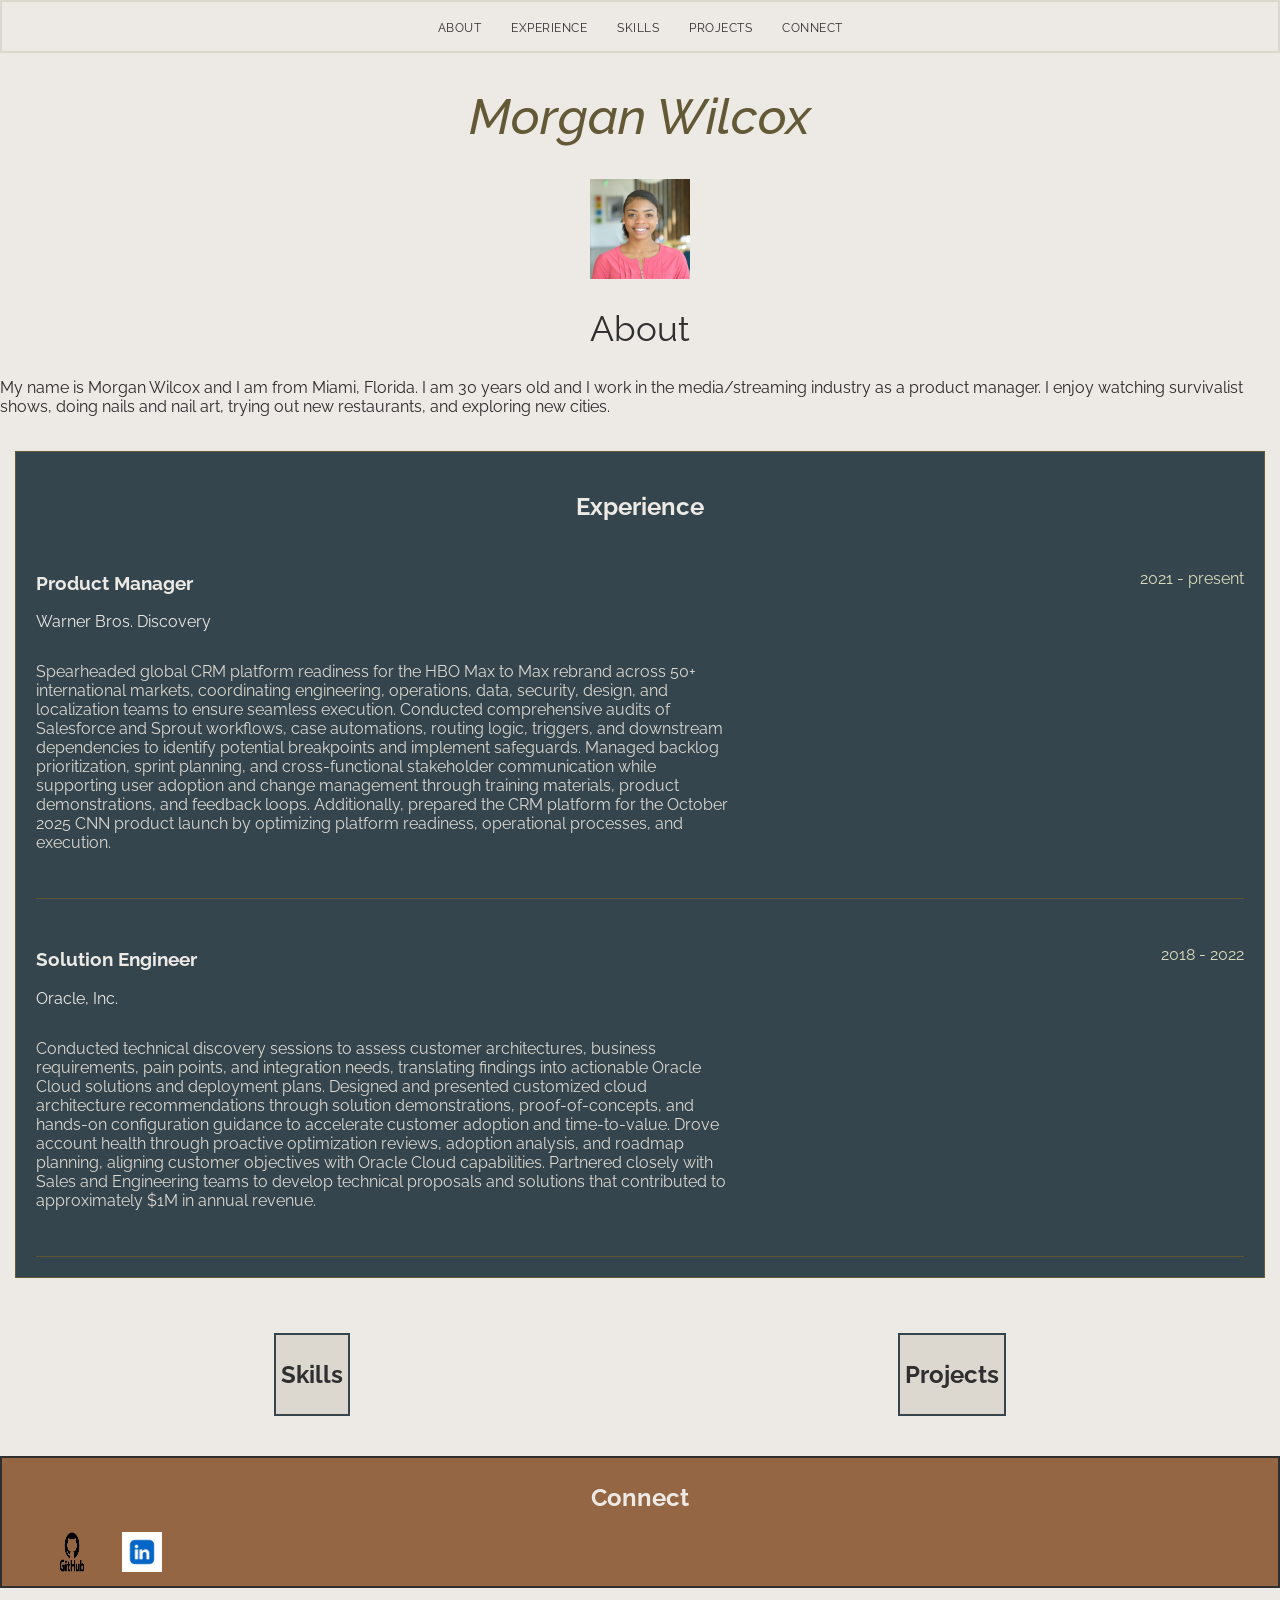
==== index.html @ dd7875f3 "boilerplate and content added" ====
<!DOCTYPE html>
<html>
    <head>
        <title>
            Morgan's Lesson 5
        </title>

        <meta name="viewport" content="width=device-width, initial-scale=1.0">
        <meta name="author" content="Morgan Wilcox">

        <link href = "css/index.css" rel = "stylesheet">
        <link href = "css/index.css" rel = "stylesheet">
        <link rel="preconnect" href="https://fonts.googleapis.com">
        <link rel="preconnect" href="https://fonts.gstatic.com" crossorigin>
        <link href="https://fonts.googleapis.com/css2?family=Raleway:ital,wght@0,100..900;1,100..900&display=swap" rel="stylesheet">

    </head>

<body>


 <nav class = "navigation"> 
    <ul>
        <li> <a href = "#About"> About </a> </li> 
        <li> <a href = "#Experience"> Experience </a> </li>
        <li> <a href = "#Skills"> Skills </a> </li>
        <li> <a href = "#Projects"> Projects </a> </li>
        <li> <a href = "#Connect"> Connect </a> </li>
    </ul>
</nav>


    <header>

    <h1 class = "name-heading"> Morgan Wilcox</h1>
    <img src = "images/headshot.JPG" width="100" height="100" alt = "headshot of Morgan Wilcox smiling in a pink blouse" style="display: block; margin: auto;> 

</header>

<main>
    <section id = "About">

    <h2 class = "about-heading"> About </h2>

    <p> My name is Morgan Wilcox and I am from Miami, Florida. I am 30 years old and I work in the media/streaming industry as a product manager. I enjoy watching survivalist shows, doing nails and nail art, trying out new restaurants, and exploring new cities. </p>
    </section>

    <section id = "Experience"> 

    <div class = "experience-block"> 
    
    <h2 class = "experience-heading"> Experience </h2>
    
    <div class = "experience-item" > 
        <div class = "experience-title">
            <div>
                <h3> Product Manager </h3>
                <p> Warner Bros. Discovery </p>
            </div>

            <p class = "work-dates"> 2021 - present </p>

            </div>

            <p class = "experience-description"> Spearheaded global CRM platform readiness for the HBO Max to Max rebrand across 50+ international markets, coordinating engineering, operations, data, security, design, and localization teams to ensure seamless execution. Conducted comprehensive audits of Salesforce and Sprout workflows, case automations, routing logic, triggers, and downstream dependencies to identify potential breakpoints and implement safeguards. Managed backlog prioritization, sprint planning, and cross-functional stakeholder communication while supporting user adoption and change management through training materials, product demonstrations, and feedback loops. Additionally, prepared the CRM platform for the October 2025 CNN product launch by optimizing platform readiness, operational processes, and execution. </p> 

            </div> 

        <!-- Experience 2 -->

    <div class = "experience-item" > 
        <div class = "experience-title">
            <div>
                <h3> Solution Engineer </h3>
                <p> Oracle, Inc. </p>
            </div>

            <p class = "work-dates"> 2018 - 2022 </p>

            </div>

            <p class = "experience-description"> Conducted technical discovery sessions to assess customer architectures, business requirements, pain points, and integration needs, translating findings into actionable Oracle Cloud solutions and deployment plans. Designed and presented customized cloud architecture recommendations through solution demonstrations, proof-of-concepts, and hands-on configuration guidance to accelerate customer adoption and time-to-value. Drove account health through proactive optimization reviews, adoption analysis, and roadmap planning, aligning customer objectives with Oracle Cloud capabilities. Partnered closely with Sales and Engineering teams to develop technical proposals and solutions that contributed to approximately $1M in annual revenue.
 </p> 

</div>

</section>

<div class = "skillsandprojectgroup" >

<section id = "Skills"> 
    <h2 class = "skills-heading"> Skills </h2>

</section>

<section id = "Projects"> 
    <h2 class = "projects-heading"> Projects </h2>
    <ul>
    </ul>
</section>

</div>


<section id = "Connect">
    <h2 class = "connect-heading"> Connect </h2>
    <ul>
        <li>  
        <a href = "https://github.com/mwilcox6">
        <img  id = "githubIcon" src = "images/github.png" alt = "Github Icon">  </a>  
         </li>
         
        <li> 
        <a href = "https://www.linkedin.com/in/morganwilcox">
        <img id = "linkedinIcon" src = "images/linkedin.jpg" alt = "Linkedin Icon"> </a>  
        </li>
    </ul>

</section>

</main>

<footer> 

</footer>

</body>

</html>
---- css/index.css ----
body {
    background-color: #EDEAE5;
    color: #292929;
    font-family: 'Raleway';
    margin: 0;
}

.navigation { 
 background-color: #EDEAE5;
 color: #2F2F30;
 padding: 0px;
 border: 2px solid #DCD8D0;
 display: flex;
 list-style: none;
 position: sticky;
 top: 0;
 z-index: 1000;
}

.navigation a { 
 color: #2F2F30;
 text-decoration: none;
 font-size: 12px;
 letter-spacing: .5px;
 text-transform: uppercase;
}

.navigation ul { 
 display: flex;
 align-items: center;
 list-style: none;
 margin: 0 auto;
 padding: 15px 0;
 gap: 30px;
}

.navigation a:hover {
    color: #635936;
}

.name-heading{
  color: #635936;
  font-size: 50px;
  font-style: oblique;
  font-weight: 500;
  text-align: center;
}

.about-heading {
    font-size: 35px;
    font-weight: 400;
    color: #2F2F30;
    text-align: center;
    
}

#About {
    background-color: #EDEAE5;
    color: #35454E;
    margin-top: 20px;
    margin-bottom: 20px;
    margin-left: auto;
    margin-right: auto;
    padding: 5px;
    border-width: 2px;
    border-style: solid;
    border-color: #DCD8D0;
    text-align: center;
  
}

#Experience {

    margin-top: 20px;
    margin-bottom: 20px;
    margin-left: auto;
    margin-right: auto;
    padding: 5px;

}

.experience-heading {
  color: #EDEAE5;
  text-align: center;
  margin-bottom: 2px;
}

.experience-block {
    padding: 20px;
    margin: 10px;
    border: 1px solid #635936;
    background-color: #35454E;
}

.experience-item {
    padding: 30px 0;
    border-bottom: 1px solid #5E5532;
}

.experience-title {
    display: flex;
    justify-content: space-between;
    align-items: flex-start;
    color: #EDEAE5;
}

.experience-description {
    max-width: 700px;
    margin-top: 15px;
    color: #DCD8D0;
}

.work-dates {
  color: #DBDDBD;
}


#Connect {

   margin-top: 20px;
   margin-bottom: 20px;
   margin-left: auto;
   margin-right: auto;
   padding: 5px;
   text-align: center;
   background-color: #946644;
   color: #DCD8D0;
   border: 2px solid #2F2F30;
    
}

.connect-heading{
  color: #EDEAE5;
}

#Connect ul {
    display: flex;
    list-style: none;
    gap: 30px;
    margin: 5px;
    
    
}

#Skills {

   margin-top: 20px;
   margin-bottom: 20px;
   margin-left: auto;
   margin-right: auto;
   padding: 5px;
   background-color: #DCD8D0;
   color: #35454E;
   border: 2px solid #35454E;
    
}

.skills-heading{ 
  color: #2F2F30;
}

#Projects {

   margin-top: 20px;
   margin-bottom: 20px;
   margin-left: auto;
   margin-right: auto;
   padding: 5px;
   background-color: #DCD8D0;
   color: #35454E;
   border: 2px solid #35454E;
}

.projects-heading {
  color: #2F2F30;
}

.skillsandprojectgroup {
    display: flex;
}

#githubIcon {
    width: 40px;
    height: 40px;
}

#linkedinIcon {
    width: 40px;
    height: 40px;
}
---- css/index.css ----
body {
    background-color: #EDEAE5;
    color: #292929;
    font-family: 'Raleway';
    margin: 0;
}

.navigation { 
 background-color: #EDEAE5;
 color: #2F2F30;
 padding: 0px;
 border: 2px solid #DCD8D0;
 display: flex;
 list-style: none;
 position: sticky;
 top: 0;
 z-index: 1000;
}

.navigation a { 
 color: #2F2F30;
 text-decoration: none;
 font-size: 12px;
 letter-spacing: .5px;
 text-transform: uppercase;
}

.navigation ul { 
 display: flex;
 align-items: center;
 list-style: none;
 margin: 0 auto;
 padding: 15px 0;
 gap: 30px;
}

.navigation a:hover {
    color: #635936;
}

.name-heading{
  color: #635936;
  font-size: 50px;
  font-style: oblique;
  font-weight: 500;
  text-align: center;
}

.about-heading {
    font-size: 35px;
    font-weight: 400;
    color: #2F2F30;
    text-align: center;
    
}

#About {
    background-color: #EDEAE5;
    color: #35454E;
    margin-top: 20px;
    margin-bottom: 20px;
    margin-left: auto;
    margin-right: auto;
    padding: 5px;
    border-width: 2px;
    border-style: solid;
    border-color: #DCD8D0;
    text-align: center;
  
}

#Experience {

    margin-top: 20px;
    margin-bottom: 20px;
    margin-left: auto;
    margin-right: auto;
    padding: 5px;

}

.experience-heading {
  color: #EDEAE5;
  text-align: center;
  margin-bottom: 2px;
}

.experience-block {
    padding: 20px;
    margin: 10px;
    border: 1px solid #635936;
    background-color: #35454E;
}

.experience-item {
    padding: 30px 0;
    border-bottom: 1px solid #5E5532;
}

.experience-title {
    display: flex;
    justify-content: space-between;
    align-items: flex-start;
    color: #EDEAE5;
}

.experience-description {
    max-width: 700px;
    margin-top: 15px;
    color: #DCD8D0;
}

.work-dates {
  color: #DBDDBD;
}


#Connect {

   margin-top: 20px;
   margin-bottom: 20px;
   margin-left: auto;
   margin-right: auto;
   padding: 5px;
   text-align: center;
   background-color: #946644;
   color: #DCD8D0;
   border: 2px solid #2F2F30;
    
}

.connect-heading{
  color: #EDEAE5;
}

#Connect ul {
    display: flex;
    list-style: none;
    gap: 30px;
    margin: 5px;
    
    
}

#Skills {

   margin-top: 20px;
   margin-bottom: 20px;
   margin-left: auto;
   margin-right: auto;
   padding: 5px;
   background-color: #DCD8D0;
   color: #35454E;
   border: 2px solid #35454E;
    
}

.skills-heading{ 
  color: #2F2F30;
}

#Projects {

   margin-top: 20px;
   margin-bottom: 20px;
   margin-left: auto;
   margin-right: auto;
   padding: 5px;
   background-color: #DCD8D0;
   color: #35454E;
   border: 2px solid #35454E;
}

.projects-heading {
  color: #2F2F30;
}

.skillsandprojectgroup {
    display: flex;
}

#githubIcon {
    width: 40px;
    height: 40px;
}

#linkedinIcon {
    width: 40px;
    height: 40px;
}
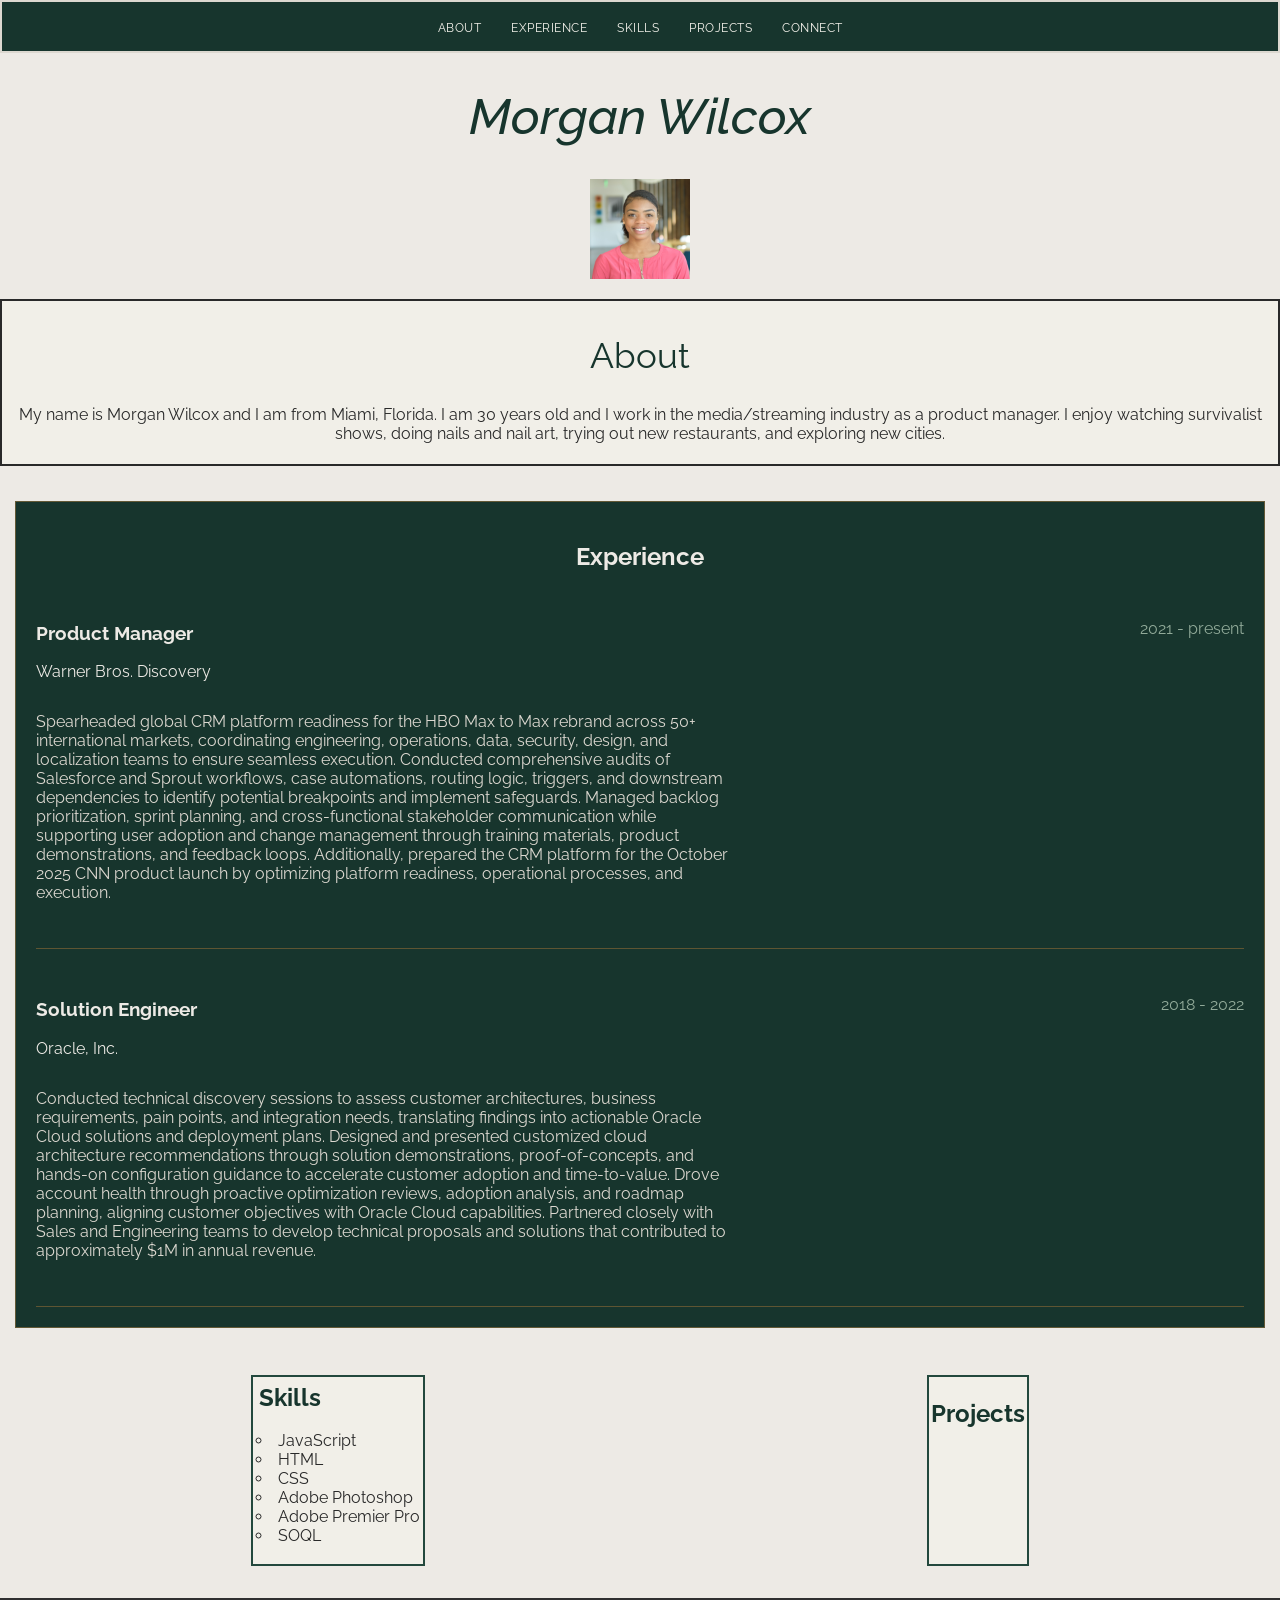
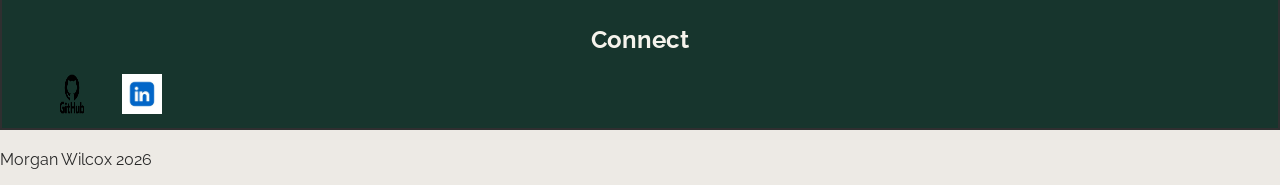
==== commit 90068c92: "js added, created footer and skills" ====
--- a/index.html
+++ b/index.html
@@ -33,7 +33,7 @@
     <header>
 
     <h1 class = "name-heading"> Morgan Wilcox</h1>
-    <img src = "images/headshot.JPG" width="100" height="100" alt = "headshot of Morgan Wilcox smiling in a pink blouse" style="display: block; margin: auto;> 
+    <img src = "images/headshot.JPG" width="100" height="100" alt = "headshot of Morgan Wilcox smiling in a pink blouse" style="display: block; margin: auto;">
 
 </header>
 
@@ -90,6 +90,9 @@
 
 <section id = "Skills"> 
     <h2 class = "skills-heading"> Skills </h2>
+    <ul>
+
+    </ul>
 
 </section>
 
@@ -120,9 +123,9 @@
 
 </main>
 
-<footer> 
-
-</footer>
+<script  src = "js/index.js"> 
+   
+</script>
 
 </body>
 
--- a/css/index.css
+++ b/css/index.css
@@ -6,8 +6,8 @@
 }
 
 .navigation { 
- background-color: #EDEAE5;
- color: #2F2F30;
+ background-color: #17352D;
+ color: #F5F3EC;
  padding: 0px;
  border: 2px solid #DCD8D0;
  display: flex;
@@ -18,7 +18,7 @@
 }
 
 .navigation a { 
- color: #2F2F30;
+ color: #F5F3EC;
  text-decoration: none;
  font-size: 12px;
  letter-spacing: .5px;
@@ -35,11 +35,11 @@
 }
 
 .navigation a:hover {
-    color: #635936;
+    color: #91AA99;
 }
 
 .name-heading{
-  color: #635936;
+  color:#17352D;
   font-size: 50px;
   font-style: oblique;
   font-weight: 500;
@@ -49,14 +49,14 @@
 .about-heading {
     font-size: 35px;
     font-weight: 400;
-    color: #2F2F30;
+    color: #17352D;
     text-align: center;
     
 }
 
 #About {
-    background-color: #EDEAE5;
-    color: #35454E;
+    background-color: #F1EFE8;
+    color: #292929;
     margin-top: 20px;
     margin-bottom: 20px;
     margin-left: auto;
@@ -64,7 +64,7 @@
     padding: 5px;
     border-width: 2px;
     border-style: solid;
-    border-color: #DCD8D0;
+    border-color: CCD2C8;
     text-align: center;
   
 }
@@ -89,7 +89,7 @@
     padding: 20px;
     margin: 10px;
     border: 1px solid #635936;
-    background-color: #35454E;
+    background-color:  #17352D;
 }
 
 .experience-item {
@@ -111,7 +111,7 @@
 }
 
 .work-dates {
-  color: #DBDDBD;
+  color: #91AA99;
 }
 
 
@@ -123,14 +123,14 @@
    margin-right: auto;
    padding: 5px;
    text-align: center;
-   background-color: #946644;
-   color: #DCD8D0;
+   background-color: #17352D;
+   color:#CCD2C8;
    border: 2px solid #2F2F30;
     
 }
 
 .connect-heading{
-  color: #EDEAE5;
+  color: #F5F3EC;
 }
 
 #Connect ul {
@@ -142,42 +142,53 @@
     
 }
 
+.skillsandprojectgroup {
+    display: flex;
+    list-style: none;
+}
+
+.skills-heading{ 
+    color: #17352D;
+    text-align: left;
+    padding: 2px;
+    margin: 2px;
+  }
+
 #Skills {
 
-   margin-top: 20px;
-   margin-bottom: 20px;
+   margin-top: 12px;
+   margin-bottom: 12px;
    margin-left: auto;
    margin-right: auto;
-   padding: 5px;
-   background-color: #DCD8D0;
-   color: #35454E;
-   border: 2px solid #35454E;
-    
-}
-
-.skills-heading{ 
-  color: #2F2F30;
-}
+   background-color: #F1EFE8;
+   color: #292929;
+   padding: 2px;
+   border: 2px solid #23483D;
+    
+}
+
+#Skills ul{
+ list-style-type: circle;
+ list-style-position: inside;
+ padding: 1px;
+}
+
+.projects-heading {
+    color:#17352D;
+  }
 
 #Projects {
 
-   margin-top: 20px;
-   margin-bottom: 20px;
+   margin-top: 12px;
+   margin-bottom: 12px;
    margin-left: auto;
    margin-right: auto;
-   padding: 5px;
-   background-color: #DCD8D0;
-   color: #35454E;
-   border: 2px solid #35454E;
-}
-
-.projects-heading {
-  color: #2F2F30;
-}
-
-.skillsandprojectgroup {
-    display: flex;
-}
+   padding: 2px;
+   background-color: #F1EFE8;
+   color: #292929;
+   border: 2px solid #23483D;
+}
+
 
 #githubIcon {
     width: 40px;
--- a/css/index.css
+++ b/css/index.css
@@ -6,8 +6,8 @@
 }
 
 .navigation { 
- background-color: #EDEAE5;
- color: #2F2F30;
+ background-color: #17352D;
+ color: #F5F3EC;
  padding: 0px;
  border: 2px solid #DCD8D0;
  display: flex;
@@ -18,7 +18,7 @@
 }
 
 .navigation a { 
- color: #2F2F30;
+ color: #F5F3EC;
  text-decoration: none;
  font-size: 12px;
  letter-spacing: .5px;
@@ -35,11 +35,11 @@
 }
 
 .navigation a:hover {
-    color: #635936;
+    color: #91AA99;
 }
 
 .name-heading{
-  color: #635936;
+  color:#17352D;
   font-size: 50px;
   font-style: oblique;
   font-weight: 500;
@@ -49,14 +49,14 @@
 .about-heading {
     font-size: 35px;
     font-weight: 400;
-    color: #2F2F30;
+    color: #17352D;
     text-align: center;
     
 }
 
 #About {
-    background-color: #EDEAE5;
-    color: #35454E;
+    background-color: #F1EFE8;
+    color: #292929;
     margin-top: 20px;
     margin-bottom: 20px;
     margin-left: auto;
@@ -64,7 +64,7 @@
     padding: 5px;
     border-width: 2px;
     border-style: solid;
-    border-color: #DCD8D0;
+    border-color: CCD2C8;
     text-align: center;
   
 }
@@ -89,7 +89,7 @@
     padding: 20px;
     margin: 10px;
     border: 1px solid #635936;
-    background-color: #35454E;
+    background-color:  #17352D;
 }
 
 .experience-item {
@@ -111,7 +111,7 @@
 }
 
 .work-dates {
-  color: #DBDDBD;
+  color: #91AA99;
 }
 
 
@@ -123,14 +123,14 @@
    margin-right: auto;
    padding: 5px;
    text-align: center;
-   background-color: #946644;
-   color: #DCD8D0;
+   background-color: #17352D;
+   color:#CCD2C8;
    border: 2px solid #2F2F30;
     
 }
 
 .connect-heading{
-  color: #EDEAE5;
+  color: #F5F3EC;
 }
 
 #Connect ul {
@@ -142,42 +142,53 @@
     
 }
 
+.skillsandprojectgroup {
+    display: flex;
+    list-style: none;
+}
+
+.skills-heading{ 
+    color: #17352D;
+    text-align: left;
+    padding: 2px;
+    margin: 2px;
+  }
+
 #Skills {
 
-   margin-top: 20px;
-   margin-bottom: 20px;
+   margin-top: 12px;
+   margin-bottom: 12px;
    margin-left: auto;
    margin-right: auto;
-   padding: 5px;
-   background-color: #DCD8D0;
-   color: #35454E;
-   border: 2px solid #35454E;
-    
-}
-
-.skills-heading{ 
-  color: #2F2F30;
-}
+   background-color: #F1EFE8;
+   color: #292929;
+   padding: 2px;
+   border: 2px solid #23483D;
+    
+}
+
+#Skills ul{
+ list-style-type: circle;
+ list-style-position: inside;
+ padding: 1px;
+}
+
+.projects-heading {
+    color:#17352D;
+  }
 
 #Projects {
 
-   margin-top: 20px;
-   margin-bottom: 20px;
+   margin-top: 12px;
+   margin-bottom: 12px;
    margin-left: auto;
    margin-right: auto;
-   padding: 5px;
-   background-color: #DCD8D0;
-   color: #35454E;
-   border: 2px solid #35454E;
-}
-
-.projects-heading {
-  color: #2F2F30;
-}
-
-.skillsandprojectgroup {
-    display: flex;
-}
+   padding: 2px;
+   background-color: #F1EFE8;
+   color: #292929;
+   border: 2px solid #23483D;
+}
+
 
 #githubIcon {
     width: 40px;
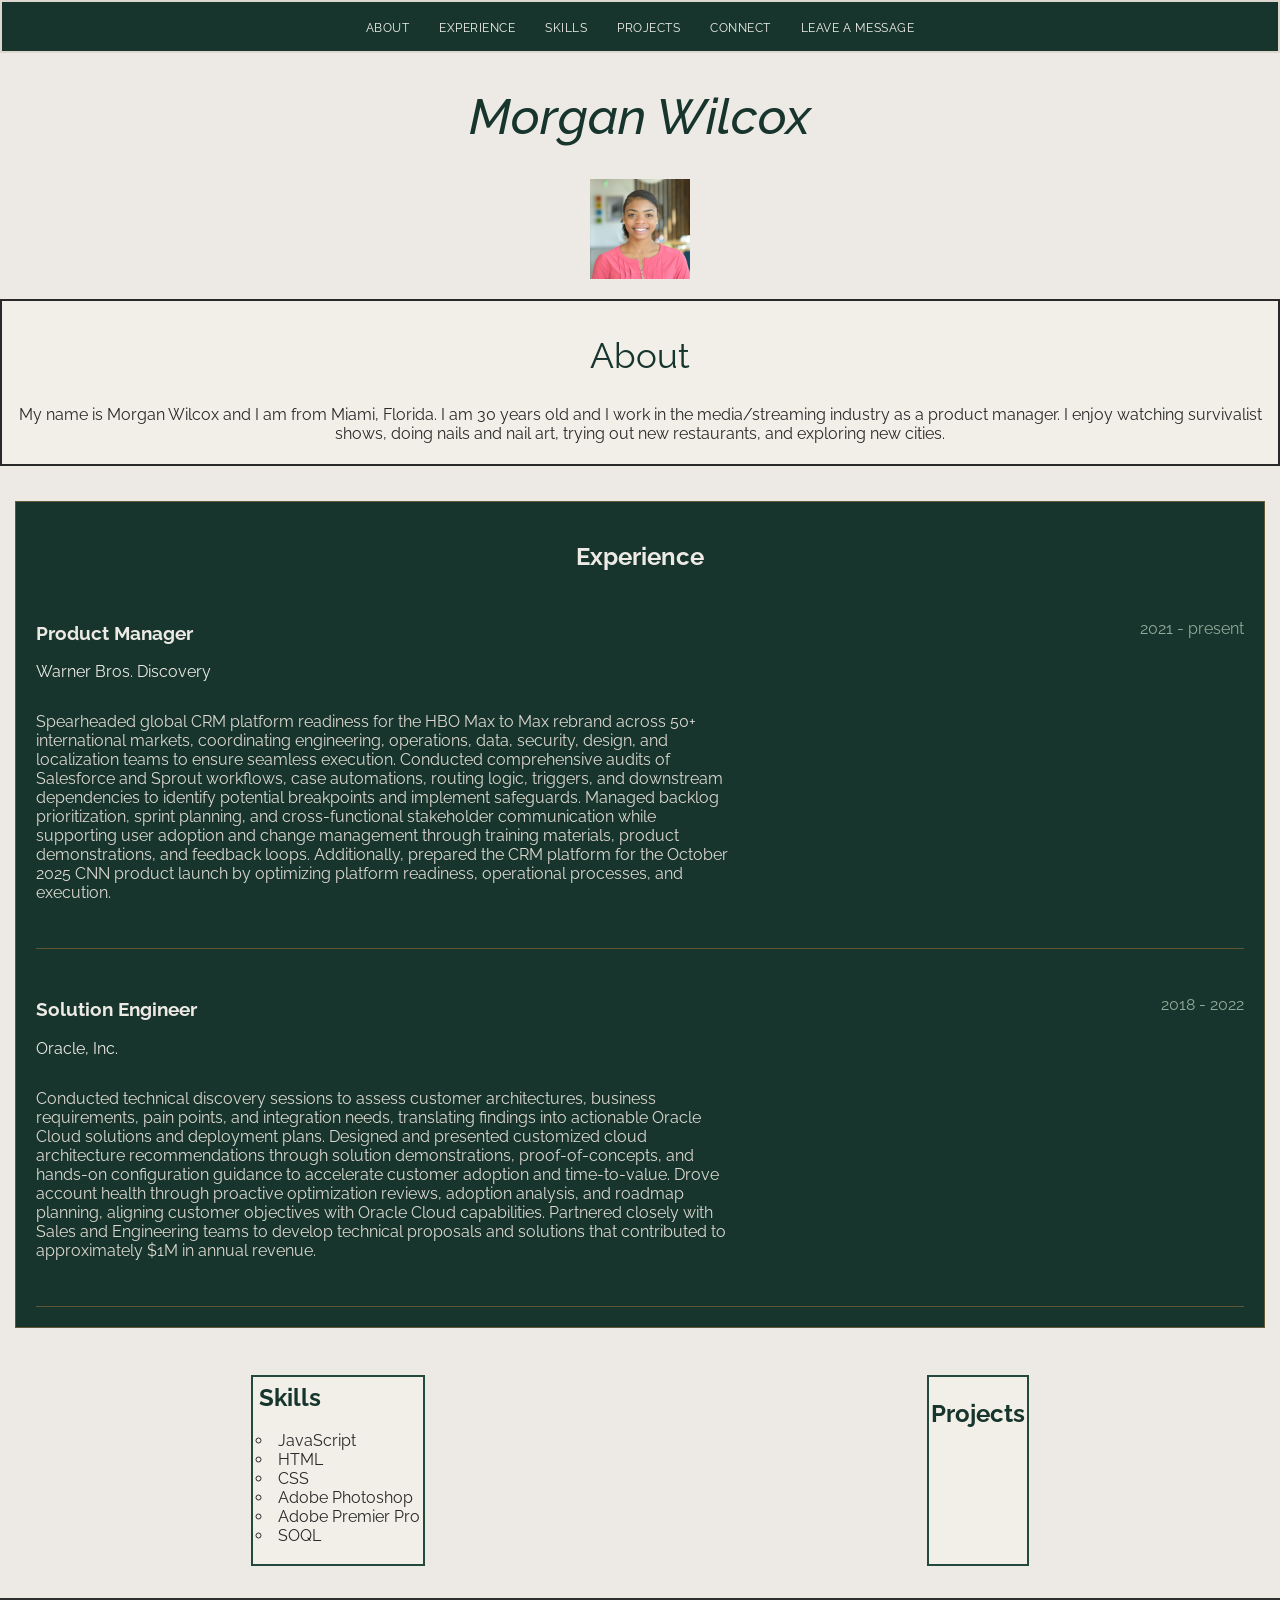
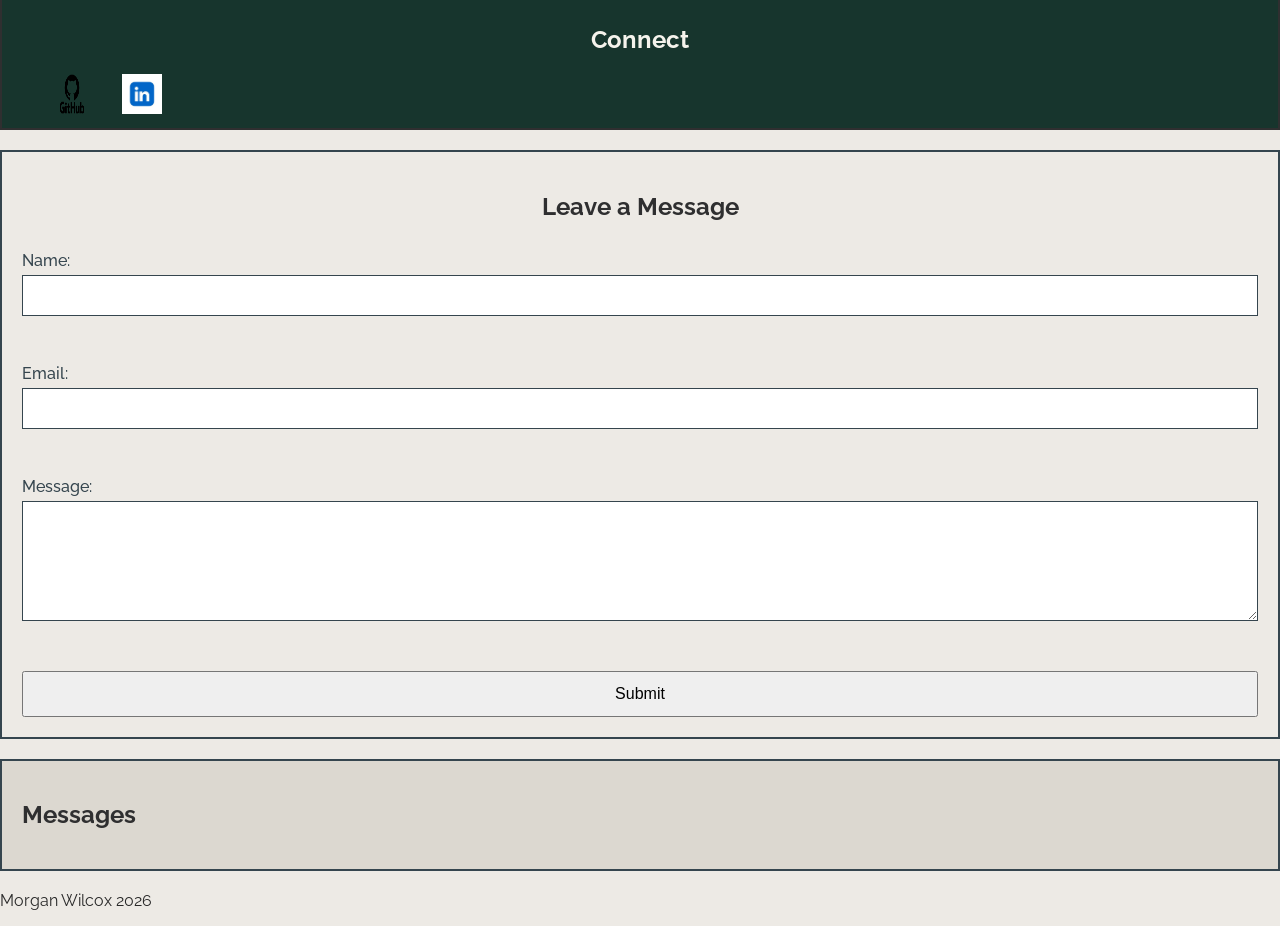
==== commit 599049e7: "form and functionality added" ====
--- a/index.html
+++ b/index.html
@@ -26,6 +26,8 @@
         <li> <a href = "#Skills"> Skills </a> </li>
         <li> <a href = "#Projects"> Projects </a> </li>
         <li> <a href = "#Connect"> Connect </a> </li>
+        <li> <a href = "#Message"> Leave a Message</a></li>
+
     </ul>
 </nav>
 
@@ -121,6 +123,41 @@
 
 </section>
 
+<section id ="Message" >
+    <h2 class = "message-heading"> Leave a Message </h2>
+    <form name = "leave_message"> 
+
+    <label for = "usersName">Name: </label>
+    <input type = "text" name = "usersName" required = "true">
+    <br>
+    <br>
+    
+    <label for = "usersEmail">Email:</label>
+    <input type = "email" name = "usersEmail" required = "true">
+    <br>
+    <br>
+    <label for = "usersMessage">Message:</label>
+    <textarea name = "usersMessage" required = "true"> </textarea>
+    <br>
+    <br>
+
+
+    <button type = "submit"> Submit </button>
+
+
+    </form>
+
+</section>
+
+<section id = "messages"> 
+
+    <h2 id = "messages-heading"> Messages </h2>
+    <ul >  
+
+     </ul>
+
+</section>
+
 </main>
 
 <script  src = "js/index.js"> 
--- a/css/index.css
+++ b/css/index.css
@@ -189,6 +189,72 @@
    border: 2px solid #23483D;
 }
 
+#Message {
+    margin-top: 20px;
+    margin-bottom: 20px;
+    margin-left: auto;
+    margin-right: auto;
+    padding: 20px;
+    background-color: #EDEAE5;
+    color: #35454E;
+    border: 2px solid #35454E;
+}
+
+.message-heading {
+    color: #2F2F30;
+    text-align: center;
+}
+
+
+#Message form {
+    display: flex;
+    flex-direction: column;
+}
+
+#Message label {
+    margin-top: 10px;
+    margin-bottom: 5px;
+    font-weight: 500;
+}
+
+#Message input,
+#Message textarea {
+    padding: 10px;
+    border: 1px solid #35454E;
+    font-family: inherit;
+    font-size: 16px;
+    box-sizing: border-box;
+}
+
+#Message textarea {
+    min-height: 120px;
+    resize: vertical;
+}
+
+#Message button {
+    margin-top: 12px;
+    padding: 12px 20px;
+    min-height: 24px;
+    font-size: 16px;
+    cursor: pointer;
+}
+
+#messages {
+    margin-top: 20px;
+    margin-bottom: 20px;
+    padding: 20px;
+    background-color: #DCD8D0;
+    color: #35454E;
+    border: 2px solid #35454E;
+}
+
+#messages-heading {
+    color: #2F2F30;
+}
+
+#messages li {
+    margin-bottom: 15px;
+}
 
 #githubIcon {
     width: 40px;
@@ -199,3 +265,22 @@
     width: 40px;
     height: 40px;
 }
+
+@media (max-width: 600px) {
+
+    #Message {
+        padding: 15px;
+    }
+
+    #Message input,
+    #Message textarea {
+        width: 100%;
+        font-size: 16px;
+    }
+
+    #Message button {
+        width: 100%;
+        min-height: 44px;
+    }
+
+}
--- a/css/index.css
+++ b/css/index.css
@@ -189,6 +189,72 @@
    border: 2px solid #23483D;
 }
 
+#Message {
+    margin-top: 20px;
+    margin-bottom: 20px;
+    margin-left: auto;
+    margin-right: auto;
+    padding: 20px;
+    background-color: #EDEAE5;
+    color: #35454E;
+    border: 2px solid #35454E;
+}
+
+.message-heading {
+    color: #2F2F30;
+    text-align: center;
+}
+
+
+#Message form {
+    display: flex;
+    flex-direction: column;
+}
+
+#Message label {
+    margin-top: 10px;
+    margin-bottom: 5px;
+    font-weight: 500;
+}
+
+#Message input,
+#Message textarea {
+    padding: 10px;
+    border: 1px solid #35454E;
+    font-family: inherit;
+    font-size: 16px;
+    box-sizing: border-box;
+}
+
+#Message textarea {
+    min-height: 120px;
+    resize: vertical;
+}
+
+#Message button {
+    margin-top: 12px;
+    padding: 12px 20px;
+    min-height: 24px;
+    font-size: 16px;
+    cursor: pointer;
+}
+
+#messages {
+    margin-top: 20px;
+    margin-bottom: 20px;
+    padding: 20px;
+    background-color: #DCD8D0;
+    color: #35454E;
+    border: 2px solid #35454E;
+}
+
+#messages-heading {
+    color: #2F2F30;
+}
+
+#messages li {
+    margin-bottom: 15px;
+}
 
 #githubIcon {
     width: 40px;
@@ -199,3 +265,22 @@
     width: 40px;
     height: 40px;
 }
+
+@media (max-width: 600px) {
+
+    #Message {
+        padding: 15px;
+    }
+
+    #Message input,
+    #Message textarea {
+        width: 100%;
+        font-size: 16px;
+    }
+
+    #Message button {
+        width: 100%;
+        min-height: 44px;
+    }
+
+}
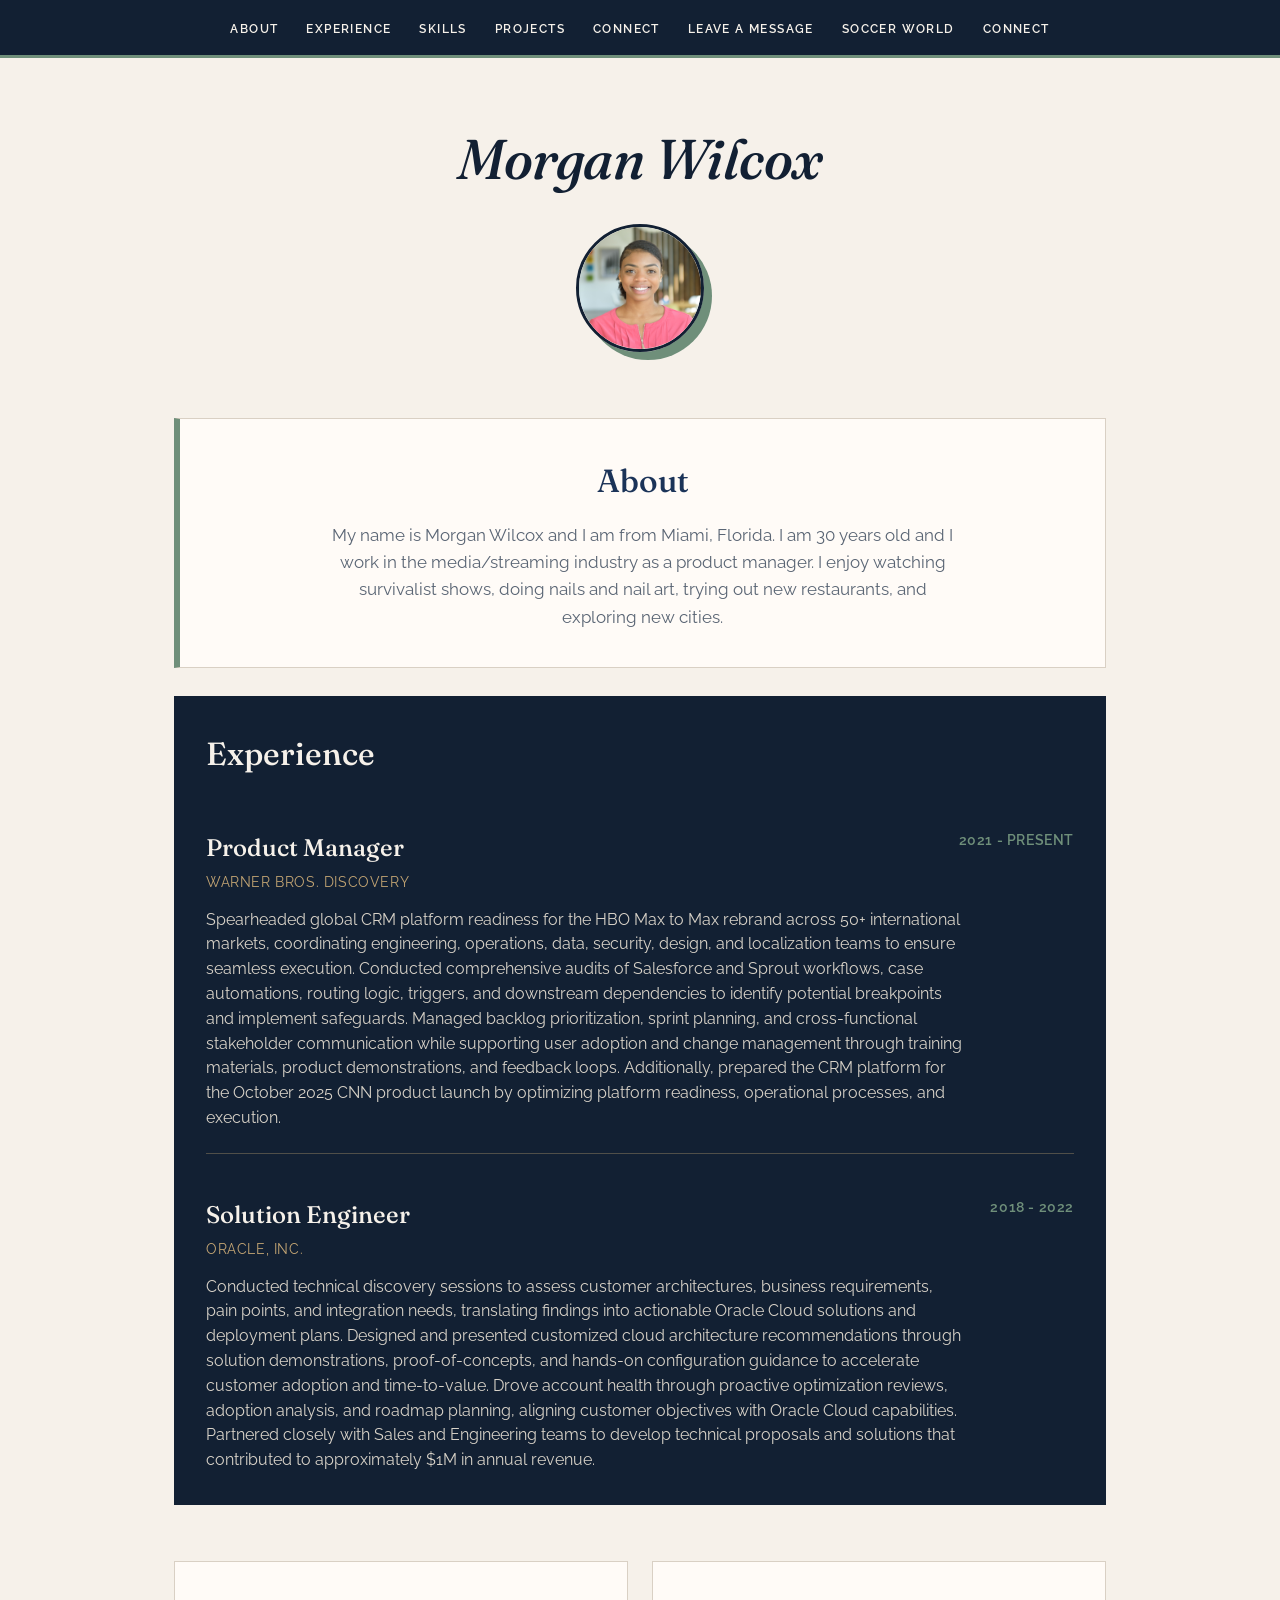
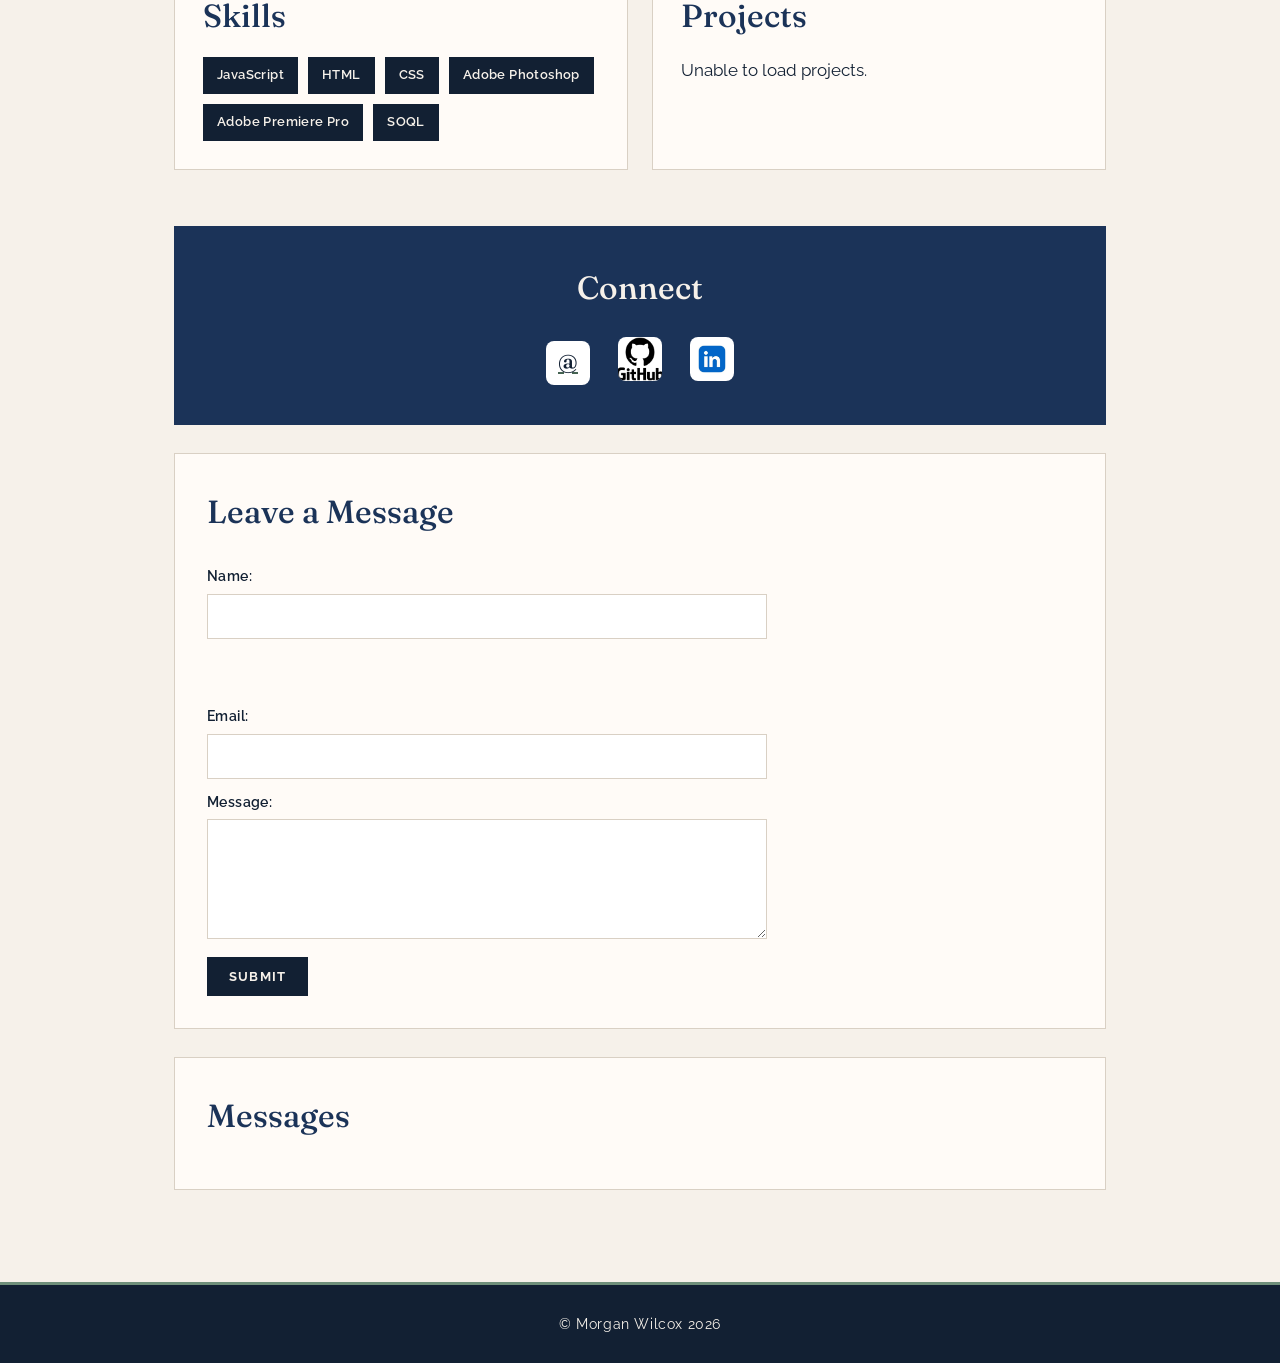
==== commit 33dfbcc9: "Add soccer page and lesson 10 updates" ====
--- a/index.html
+++ b/index.html
@@ -7,27 +7,32 @@
 
         <meta name="viewport" content="width=device-width, initial-scale=1.0">
         <meta name="author" content="Morgan Wilcox">
+        <meta charset="UTF-8">
 
-        <link href = "css/index.css" rel = "stylesheet">
         <link href = "css/index.css" rel = "stylesheet">
         <link rel="preconnect" href="https://fonts.googleapis.com">
         <link rel="preconnect" href="https://fonts.gstatic.com" crossorigin>
-        <link href="https://fonts.googleapis.com/css2?family=Raleway:ital,wght@0,100..900;1,100..900&display=swap" rel="stylesheet">
+        <link href="https://fonts.googleapis.com/css2?family=Fraunces:ital,opsz,wght@0,9..144,500;1,9..144,500&family=Raleway:ital,wght@0,100..900;1,100..900&display=swap" rel="stylesheet">
 
     </head>
 
 <body>
 
 
- <nav class = "navigation"> 
+ <nav class = "navigation">
+    <input type="checkbox" id="nav-toggle" class="nav-toggle">
+    <label for="nav-toggle" class="hamburger" aria-label="Open navigation menu">
+        <span></span>
+    </label>
     <ul>
-        <li> <a href = "#About"> About </a> </li> 
+        <li> <a href = "#About"> About </a> </li>
         <li> <a href = "#Experience"> Experience </a> </li>
         <li> <a href = "#Skills"> Skills </a> </li>
         <li> <a href = "#Projects"> Projects </a> </li>
         <li> <a href = "#Connect"> Connect </a> </li>
-        <li> <a href = "#Message"> Leave a Message</a></li>
-
+        <li> <a href = "#leave_message"> Leave a Message</a></li>
+        <li> <a href = "soccer.html"> Soccer World </a> </li>
+        <li> <a href = "#Connect"> Connect </a> </li>
     </ul>
 </nav>
 
@@ -35,7 +40,7 @@
     <header>
 
     <h1 class = "name-heading"> Morgan Wilcox</h1>
-    <img src = "images/headshot.JPG" width="100" height="100" alt = "headshot of Morgan Wilcox smiling in a pink blouse" style="display: block; margin: auto;">
+    <img src = "images/headshot.JPG" width="100" height="100" alt = "headshot of Morgan Wilcox smiling in a pink blouse">
 
 </header>
 
@@ -82,7 +87,9 @@
             </div>
 
             <p class = "experience-description"> Conducted technical discovery sessions to assess customer architectures, business requirements, pain points, and integration needs, translating findings into actionable Oracle Cloud solutions and deployment plans. Designed and presented customized cloud architecture recommendations through solution demonstrations, proof-of-concepts, and hands-on configuration guidance to accelerate customer adoption and time-to-value. Drove account health through proactive optimization reviews, adoption analysis, and roadmap planning, aligning customer objectives with Oracle Cloud capabilities. Partnered closely with Sales and Engineering teams to develop technical proposals and solutions that contributed to approximately $1M in annual revenue.
- </p> 
+ </p>
+
+</div>
 
 </div>
 
@@ -110,6 +117,12 @@
 <section id = "Connect">
     <h2 class = "connect-heading"> Connect </h2>
     <ul>
+        <li>
+        <a href = "mailto:morganwilcox6@gmail.com" aria-label = "Email Morgan Wilcox">
+        <span id = "emailIcon">@</span>
+        </a>
+        </li>
+
         <li>  
         <a href = "https://github.com/mwilcox6">
         <img  id = "githubIcon" src = "images/github.png" alt = "Github Icon">  </a>  
@@ -123,39 +136,33 @@
 
 </section>
 
-<section id ="Message" >
-    <h2 class = "message-heading"> Leave a Message </h2>
-    <form name = "leave_message"> 
+<section id = "leave_message">
+    <h2 class = "message-heading">Leave a Message</h2>
+    <form name = "leave_message">
 
-    <label for = "usersName">Name: </label>
-    <input type = "text" name = "usersName" required = "true">
-    <br>
-    <br>
-    
-    <label for = "usersEmail">Email:</label>
-    <input type = "email" name = "usersEmail" required = "true">
-    <br>
-    <br>
-    <label for = "usersMessage">Message:</label>
-    <textarea name = "usersMessage" required = "true"> </textarea>
+    <label for = "usersName">Name:</label>
+    <input type = "text" id = "usersName" name = "usersName" required>
     <br>
     <br>
 
+    <label for = "usersEmail">Email:</label>
+    <input type = "email" id = "usersEmail" name = "usersEmail" required>
+    
 
-    <button type = "submit"> Submit </button>
+    <label for = "usersMessage">Message:</label>
+    <textarea name = "usersMessage" id = "usersMessage" required></textarea>
+    
 
+    <button type = "submit">Submit</button>
 
     </form>
 
 </section>
 
-<section id = "messages"> 
-
-    <h2 id = "messages-heading"> Messages </h2>
-    <ul >  
-
-     </ul>
-
+<section id = "messages">
+    <h2>Messages</h2>
+    <ul>
+    </ul>
 </section>
 
 </main>
--- a/css/index.css
+++ b/css/index.css
@@ -1,286 +1,579 @@
+/* =========================
+   Corporate + Creative theme
+   Navy structure, warm paper, sage accent
+   ========================= */
+
+:root {
+    --ink: #122033;
+    --navy: #1B3358;
+    --paper: #F6F1EA;
+    --card: #FFFbf7;
+    --muted: #5A6574;
+    --line: #D9D0C4;
+    --sage: #6F8F7A;
+    --sage-dark: #456352;
+    --gold: #C4A574;
+    --white: #FFFFFF;
+}
+
+* {
+    box-sizing: border-box;
+}
+
 body {
-    background-color: #EDEAE5;
-    color: #292929;
-    font-family: 'Raleway';
+    background-color: var(--paper);
+    color: var(--ink);
+    font-family: "Raleway", sans-serif;
     margin: 0;
-}
-
-.navigation { 
- background-color: #17352D;
- color: #F5F3EC;
- padding: 0px;
- border: 2px solid #DCD8D0;
- display: flex;
- list-style: none;
- position: sticky;
- top: 0;
- z-index: 1000;
-}
-
-.navigation a { 
- color: #F5F3EC;
- text-decoration: none;
- font-size: 12px;
- letter-spacing: .5px;
- text-transform: uppercase;
-}
-
-.navigation ul { 
- display: flex;
- align-items: center;
- list-style: none;
- margin: 0 auto;
- padding: 15px 0;
- gap: 30px;
+    line-height: 1.6;
+    font-size: 17px;
+}
+
+/* Skip default list bullets where we use custom layouts */
+ul {
+    margin: 0;
+}
+
+a {
+    color: var(--sage-dark);
+}
+
+a:hover {
+    color: var(--sage);
+}
+
+/* =========================
+   Sticky Navigation
+   ========================= */
+
+.navigation {
+    position: sticky;
+    top: 0;
+    z-index: 1000;
+    background-color: var(--ink);
+    border-bottom: 3px solid var(--sage);
+}
+
+.nav-toggle {
+    display: none;
+}
+
+.hamburger {
+    display: none;
+}
+
+.navigation ul {
+    display: flex;
+    flex-wrap: wrap;
+    align-items: center;
+    justify-content: center;
+    list-style: none;
+    margin: 0;
+    padding: 14px 24px;
+    gap: 8px 28px;
+}
+
+.navigation a {
+    color: var(--paper);
+    text-decoration: none;
+    font-size: 12px;
+    font-weight: 600;
+    letter-spacing: 1.4px;
+    text-transform: uppercase;
 }
 
 .navigation a:hover {
-    color: #91AA99;
-}
-
-.name-heading{
-  color:#17352D;
-  font-size: 50px;
-  font-style: oblique;
-  font-weight: 500;
-  text-align: center;
-}
+    color: var(--gold);
+}
+
+/* =========================
+   Header / Name
+   ========================= */
+
+header {
+    text-align: center;
+    padding: 56px 20px 28px;
+}
+
+.name-heading {
+    font-family: "Fraunces", serif;
+    color: var(--ink);
+    font-size: 56px;
+    font-weight: 500;
+    font-style: italic;
+    letter-spacing: -0.5px;
+    margin: 0 0 8px;
+}
+
+header img {
+    display: block;
+    width: 128px;
+    height: 128px;
+    object-fit: cover;
+    margin: 20px auto 0;
+    border-radius: 50%;
+    border: 3px solid var(--ink);
+    box-shadow: 8px 8px 0 var(--sage);
+}
+
+/* =========================
+   Main layout
+   ========================= */
+
+main {
+    max-width: 980px;
+    margin: 0 auto;
+    padding: 10px 24px 64px;
+}
+
+section {
+    margin: 28px 0;
+}
+
+h2 {
+    font-family: "Fraunces", serif;
+    font-size: 32px;
+    font-weight: 500;
+    color: var(--navy);
+    margin: 0 0 16px;
+}
+
+/* =========================
+   About
+   ========================= */
 
 .about-heading {
-    font-size: 35px;
-    font-weight: 400;
-    color: #17352D;
     text-align: center;
-    
 }
 
 #About {
-    background-color: #F1EFE8;
-    color: #292929;
-    margin-top: 20px;
-    margin-bottom: 20px;
-    margin-left: auto;
-    margin-right: auto;
-    padding: 5px;
-    border-width: 2px;
-    border-style: solid;
-    border-color: CCD2C8;
+    background-color: var(--card);
+    color: var(--ink);
+    padding: 36px 40px;
+    border: 1px solid var(--line);
+    border-left: 6px solid var(--sage);
     text-align: center;
-  
-}
-
-#Experience {
-
-    margin-top: 20px;
-    margin-bottom: 20px;
-    margin-left: auto;
-    margin-right: auto;
-    padding: 5px;
-
-}
+}
+
+#About p {
+    max-width: 640px;
+    margin: 0 auto;
+    color: var(--muted);
+}
+
+/* =========================
+   Experience (flexbox layout)
+   ========================= */
 
 .experience-heading {
-  color: #EDEAE5;
-  text-align: center;
-  margin-bottom: 2px;
+    color: var(--paper);
+    text-align: left;
+    margin-bottom: 8px;
 }
 
 .experience-block {
-    padding: 20px;
-    margin: 10px;
-    border: 1px solid #635936;
-    background-color:  #17352D;
+    display: flex;
+    flex-direction: column;
+    gap: 20px;
+    padding: 32px;
+    background-color: var(--ink);
+    color: var(--paper);
 }
 
 .experience-item {
-    padding: 30px 0;
-    border-bottom: 1px solid #5E5532;
+    display: flex;
+    flex-direction: column;
+    padding: 22px 0;
+    border-bottom: 1px solid rgba(196, 165, 116, 0.35);
+}
+
+.experience-item:last-child {
+    border-bottom: none;
+    padding-bottom: 0;
 }
 
 .experience-title {
     display: flex;
     justify-content: space-between;
     align-items: flex-start;
-    color: #EDEAE5;
+    gap: 16px;
+    color: var(--paper);
+}
+
+.experience-title h3 {
+    font-family: "Fraunces", serif;
+    font-size: 24px;
+    font-weight: 500;
+    margin: 0 0 4px;
+}
+
+.experience-title p {
+    margin: 0;
+    color: var(--gold);
+    font-size: 14px;
+    letter-spacing: 0.6px;
+    text-transform: uppercase;
+}
+
+.work-dates {
+    color: var(--sage) !important;
+    font-weight: 600;
+    white-space: nowrap;
 }
 
 .experience-description {
-    max-width: 700px;
-    margin-top: 15px;
-    color: #DCD8D0;
-}
-
-.work-dates {
-  color: #91AA99;
-}
-
+    max-width: 760px;
+    margin: 14px 0 0;
+    color: #D8D2C8;
+    font-size: 15.5px;
+}
+
+/* =========================
+   Skills + Projects row
+   ========================= */
+
+.skillsandprojectgroup {
+    display: flex;
+    gap: 24px;
+    align-items: stretch;
+}
+
+#Skills,
+#Projects {
+    flex: 1;
+    background-color: var(--card);
+    border: 1px solid var(--line);
+    padding: 28px;
+}
+
+.skills-heading,
+.projects-heading {
+    color: var(--navy);
+}
+
+/* Skills list: flexbox chips */
+#Skills ul {
+    display: flex;
+    flex-wrap: wrap;
+    gap: 10px;
+    list-style: none;
+    padding: 0;
+}
+
+#Skills li {
+    background-color: var(--ink);
+    color: var(--paper);
+    padding: 8px 14px;
+    font-size: 13px;
+    font-weight: 600;
+    letter-spacing: 0.4px;
+}
+
+/* Projects list: stacked cards */
+#Projects ul {
+    display: flex;
+    flex-direction: column;
+    gap: 10px;
+    list-style: none;
+    padding: 0;
+}
+
+#Projects li {
+    background-color: var(--paper);
+    border-left: 4px solid var(--sage);
+    padding: 12px 14px;
+    color: var(--ink);
+    font-weight: 600;
+}
+
+/* =========================
+   Connect (flexbox layout)
+   ========================= */
 
 #Connect {
-
-   margin-top: 20px;
-   margin-bottom: 20px;
-   margin-left: auto;
-   margin-right: auto;
-   padding: 5px;
-   text-align: center;
-   background-color: #17352D;
-   color:#CCD2C8;
-   border: 2px solid #2F2F30;
-    
-}
-
-.connect-heading{
-  color: #F5F3EC;
+    background-color: var(--navy);
+    color: var(--paper);
+    text-align: center;
+    padding: 36px 24px;
+}
+
+.connect-heading {
+    color: var(--paper);
 }
 
 #Connect ul {
     display: flex;
+    justify-content: center;
+    align-items: center;
     list-style: none;
-    gap: 30px;
-    margin: 5px;
-    
-    
-}
-
-.skillsandprojectgroup {
-    display: flex;
-    list-style: none;
-}
-
-.skills-heading{ 
-    color: #17352D;
+    gap: 28px;
+    padding: 8px 0 0;
+}
+
+#emailIcon,
+#githubIcon,
+#linkedinIcon {
+    width: 44px;
+    height: 44px;
+    object-fit: cover;
+    border-radius: 8px;
+    background-color: var(--white);
+}
+
+#emailIcon {
+    display: flex;
+    align-items: center;
+    justify-content: center;
+    color: var(--ink);
+    font-family: "Fraunces", serif;
+    font-size: 22px;
+    font-weight: 500;
+    text-decoration: none;
+}
+
+#Connect a:hover img,
+#Connect a:hover #emailIcon {
+    outline: 3px solid var(--gold);
+    outline-offset: 4px;
+}
+
+/* =========================
+   Leave a Message form
+   ========================= */
+
+#leave_message {
+    background-color: var(--card);
+    color: var(--ink);
+    padding: 32px;
+    border: 1px solid var(--line);
+}
+
+.message-heading {
     text-align: left;
-    padding: 2px;
-    margin: 2px;
-  }
-
-#Skills {
-
-   margin-top: 12px;
-   margin-bottom: 12px;
-   margin-left: auto;
-   margin-right: auto;
-   background-color: #F1EFE8;
-   color: #292929;
-   padding: 2px;
-   border: 2px solid #23483D;
-    
-}
-
-#Skills ul{
- list-style-type: circle;
- list-style-position: inside;
- padding: 1px;
-}
-
-.projects-heading {
-    color:#17352D;
-  }
-
-#Projects {
-
-   margin-top: 12px;
-   margin-bottom: 12px;
-   margin-left: auto;
-   margin-right: auto;
-   padding: 2px;
-   background-color: #F1EFE8;
-   color: #292929;
-   border: 2px solid #23483D;
-}
-
-#Message {
-    margin-top: 20px;
-    margin-bottom: 20px;
-    margin-left: auto;
-    margin-right: auto;
-    padding: 20px;
-    background-color: #EDEAE5;
-    color: #35454E;
-    border: 2px solid #35454E;
-}
-
-.message-heading {
-    color: #2F2F30;
-    text-align: center;
-}
-
-
-#Message form {
+}
+
+#leave_message form {
     display: flex;
     flex-direction: column;
-}
-
-#Message label {
-    margin-top: 10px;
-    margin-bottom: 5px;
-    font-weight: 500;
-}
-
-#Message input,
-#Message textarea {
-    padding: 10px;
-    border: 1px solid #35454E;
+    max-width: 560px;
+}
+
+#leave_message label {
+    margin-top: 12px;
+    margin-bottom: 6px;
+    font-weight: 600;
+    font-size: 14px;
+    letter-spacing: 0.4px;
+}
+
+#leave_message input,
+#leave_message textarea {
+    padding: 12px 14px;
+    border: 1px solid var(--line);
+    background-color: var(--white);
+    color: var(--ink);
     font-family: inherit;
     font-size: 16px;
-    box-sizing: border-box;
-}
-
-#Message textarea {
+}
+
+#leave_message input:focus,
+#leave_message textarea:focus {
+    outline: 2px solid var(--navy);
+    border-color: var(--navy);
+}
+
+#leave_message textarea {
     min-height: 120px;
     resize: vertical;
 }
 
-#Message button {
-    margin-top: 12px;
-    padding: 12px 20px;
-    min-height: 24px;
-    font-size: 16px;
+#leave_message button {
+    margin-top: 18px;
+    width: fit-content;
+    padding: 12px 22px;
+    border: none;
+    background-color: var(--ink);
+    color: var(--paper);
+    font-family: inherit;
+    font-size: 13px;
+    font-weight: 700;
+    letter-spacing: 1.2px;
+    text-transform: uppercase;
     cursor: pointer;
 }
 
+#leave_message button:hover {
+    background-color: var(--sage);
+}
+
+/* =========================
+   Messages list (flexbox)
+   ========================= */
+
 #messages {
-    margin-top: 20px;
-    margin-bottom: 20px;
-    padding: 20px;
-    background-color: #DCD8D0;
-    color: #35454E;
-    border: 2px solid #35454E;
-}
-
-#messages-heading {
-    color: #2F2F30;
+    background-color: var(--card);
+    color: var(--ink);
+    padding: 32px;
+    border: 1px solid var(--line);
+}
+
+#messages h2 {
+    color: var(--navy);
+}
+
+#messages ul {
+    display: flex;
+    flex-direction: column;
+    gap: 12px;
+    list-style: none;
+    padding: 0;
 }
 
 #messages li {
-    margin-bottom: 15px;
-}
-
-#githubIcon {
-    width: 40px;
-    height: 40px;
-}
-
-#linkedinIcon {
-    width: 40px;
-    height: 40px;
-}
+    display: flex;
+    flex-wrap: wrap;
+    align-items: center;
+    gap: 10px 14px;
+    padding: 16px;
+    background-color: var(--paper);
+    border-left: 4px solid var(--gold);
+}
+
+#messages li a {
+    font-weight: 700;
+    color: var(--navy);
+    text-decoration: none;
+}
+
+#messages li a:hover {
+    color: var(--sage);
+}
+
+#messages li span {
+    flex: 1 1 220px;
+    color: var(--muted);
+}
+
+#messages li button {
+    margin-left: auto;
+    padding: 8px 14px;
+    border: 1px solid var(--ink);
+    background-color: transparent;
+    color: var(--ink);
+    font-family: inherit;
+    font-size: 12px;
+    font-weight: 700;
+    letter-spacing: 0.8px;
+    text-transform: uppercase;
+    cursor: pointer;
+}
+
+#messages li button:hover {
+    background-color: var(--ink);
+    color: var(--paper);
+}
+
+/* =========================
+   Footer (created in index.js)
+   ========================= */
+
+footer {
+    background-color: var(--ink);
+    color: var(--paper);
+    text-align: center;
+    padding: 28px 16px;
+    border-top: 3px solid var(--sage);
+}
+
+footer p {
+    margin: 0;
+    font-size: 14px;
+    letter-spacing: 0.6px;
+}
+
+/* =========================
+   Tablet
+   ========================= */
+
+@media (max-width: 800px) {
+    .skillsandprojectgroup {
+        flex-direction: column;
+    }
+
+    .experience-title {
+        flex-direction: column;
+        gap: 6px;
+    }
+}
+
+/* =========================
+   Mobile: hamburger nav + stacking
+   ========================= */
 
 @media (max-width: 600px) {
-
-    #Message {
-        padding: 15px;
-    }
-
-    #Message input,
-    #Message textarea {
-        width: 100%;
-        font-size: 16px;
-    }
-
-    #Message button {
+    .hamburger {
+        display: flex;
+        flex-direction: column;
+        justify-content: center;
+        gap: 5px;
+        width: 44px;
+        height: 44px;
+        margin: 8px 12px 8px auto;
+        cursor: pointer;
+    }
+
+    .hamburger span,
+    .hamburger::before,
+    .hamburger::after {
+        display: block;
+        height: 2px;
+        background-color: var(--paper);
+        content: "";
+    }
+
+    .navigation ul {
+        display: none;
+        flex-direction: column;
+        align-items: flex-start;
+        padding: 8px 20px 20px;
+        gap: 14px;
+    }
+
+    .nav-toggle:checked ~ ul {
+        display: flex;
+    }
+
+    .name-heading {
+        font-size: 38px;
+    }
+
+    h2 {
+        font-size: 26px;
+    }
+
+    main {
+        padding: 10px 16px 48px;
+    }
+
+    #About,
+    .experience-block,
+    #Skills,
+    #Projects,
+    #leave_message,
+    #messages {
+        padding: 22px 18px;
+    }
+
+    header img {
+        width: 104px;
+        height: 104px;
+        box-shadow: 6px 6px 0 var(--sage);
+    }
+
+    #leave_message input,
+    #leave_message textarea,
+    #leave_message button {
         width: 100%;
         min-height: 44px;
     }
-
-}
+}
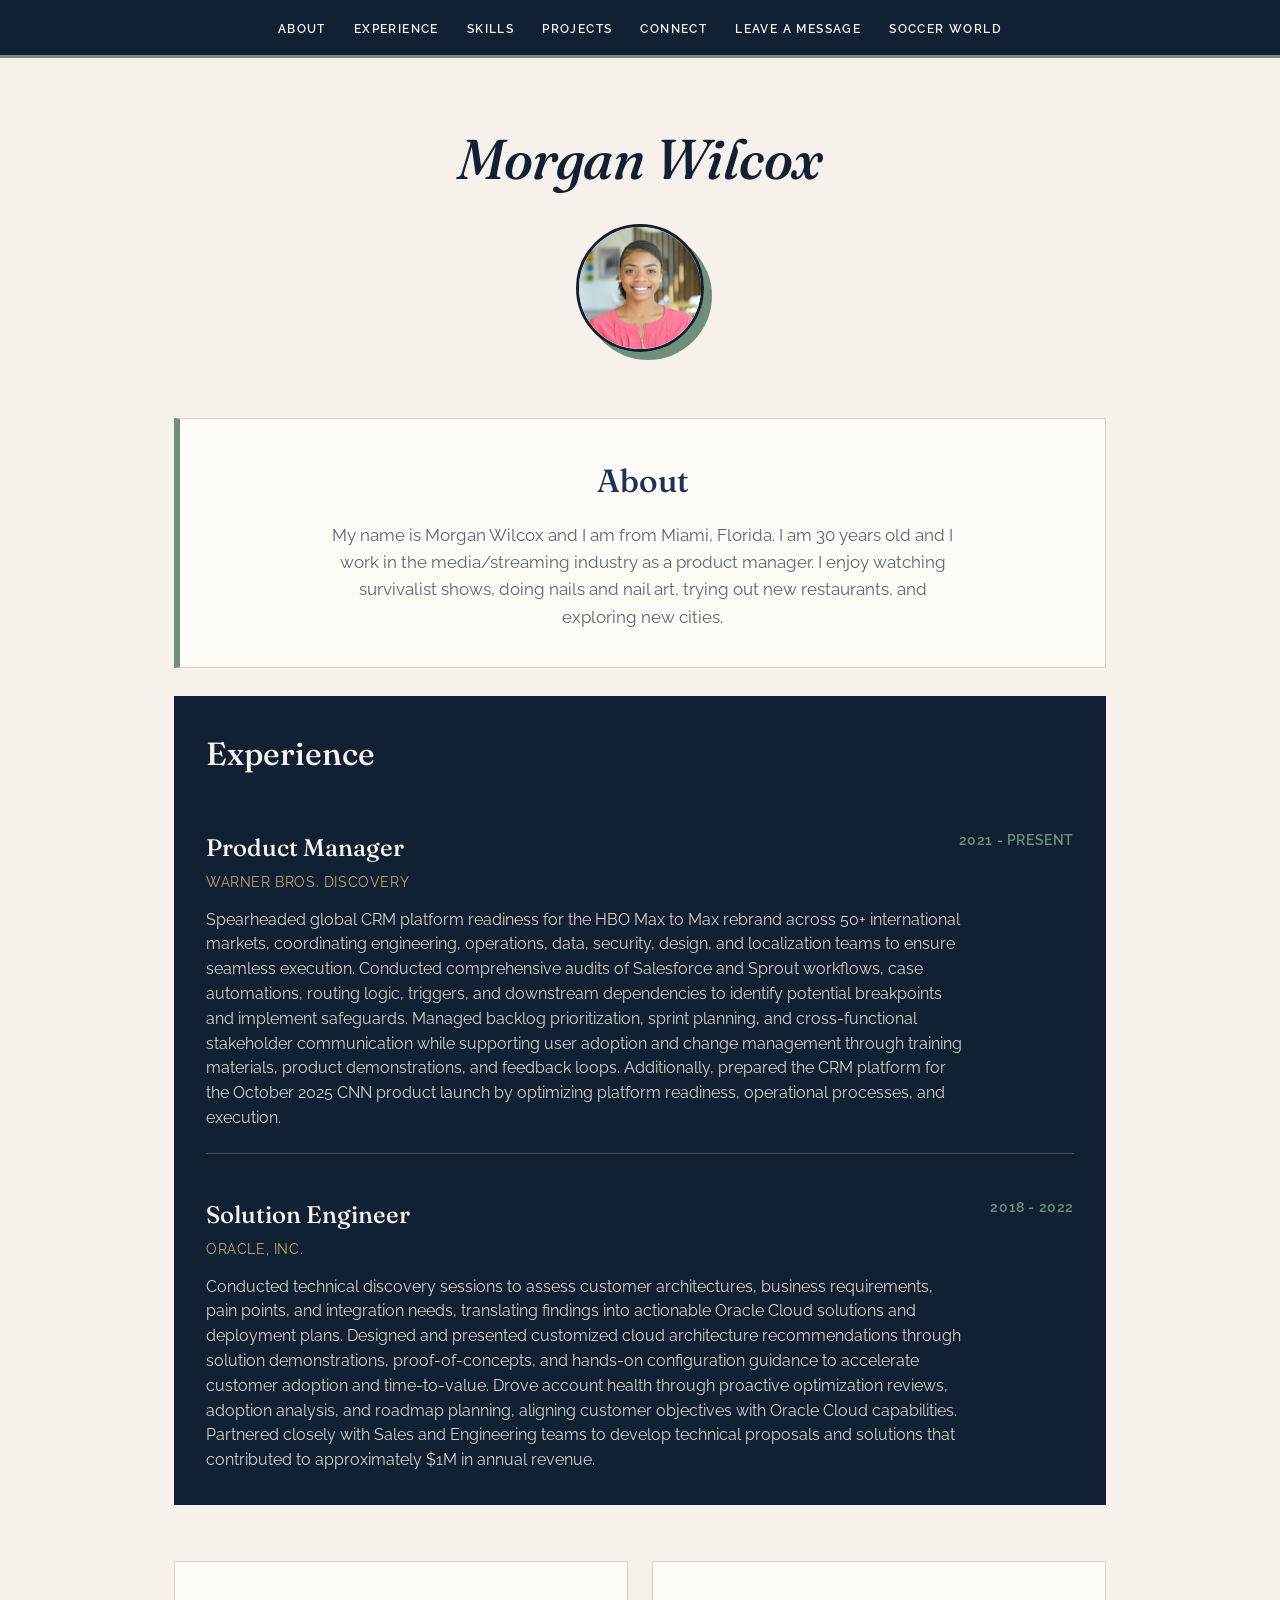
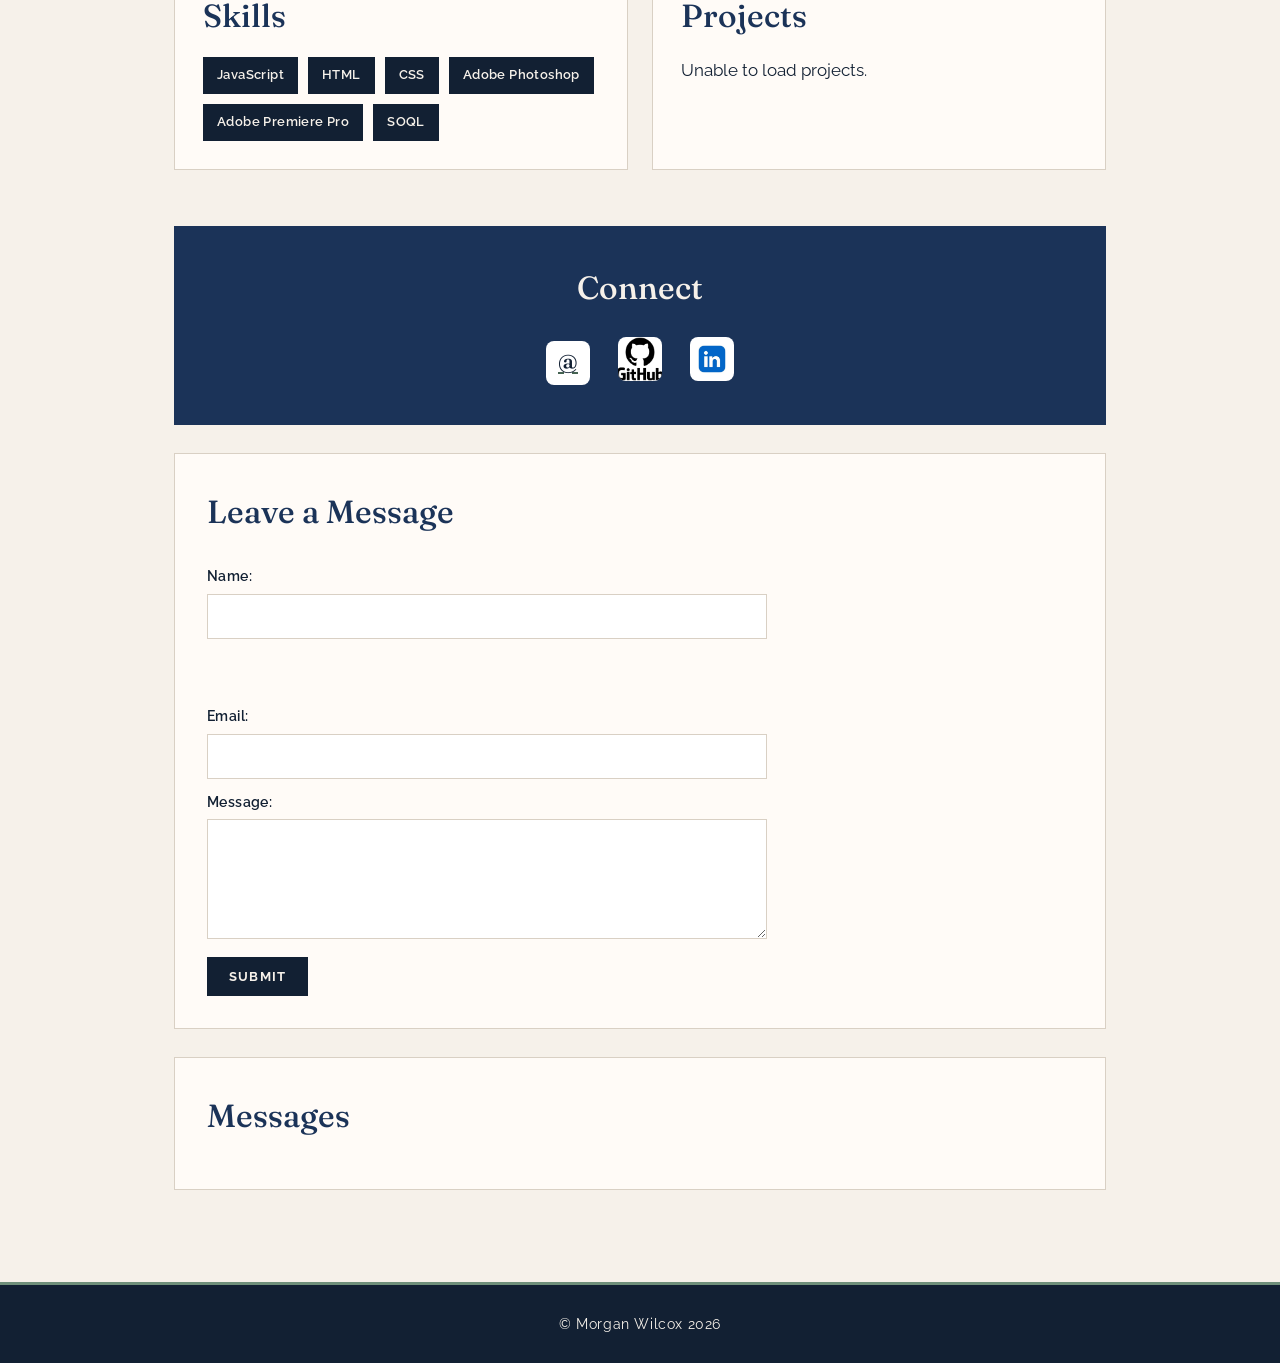
==== commit 58befee9: "Updated Nav Bar" ====
--- a/index.html
+++ b/index.html
@@ -32,7 +32,6 @@
         <li> <a href = "#Connect"> Connect </a> </li>
         <li> <a href = "#leave_message"> Leave a Message</a></li>
         <li> <a href = "soccer.html"> Soccer World </a> </li>
-        <li> <a href = "#Connect"> Connect </a> </li>
     </ul>
 </nav>
 
